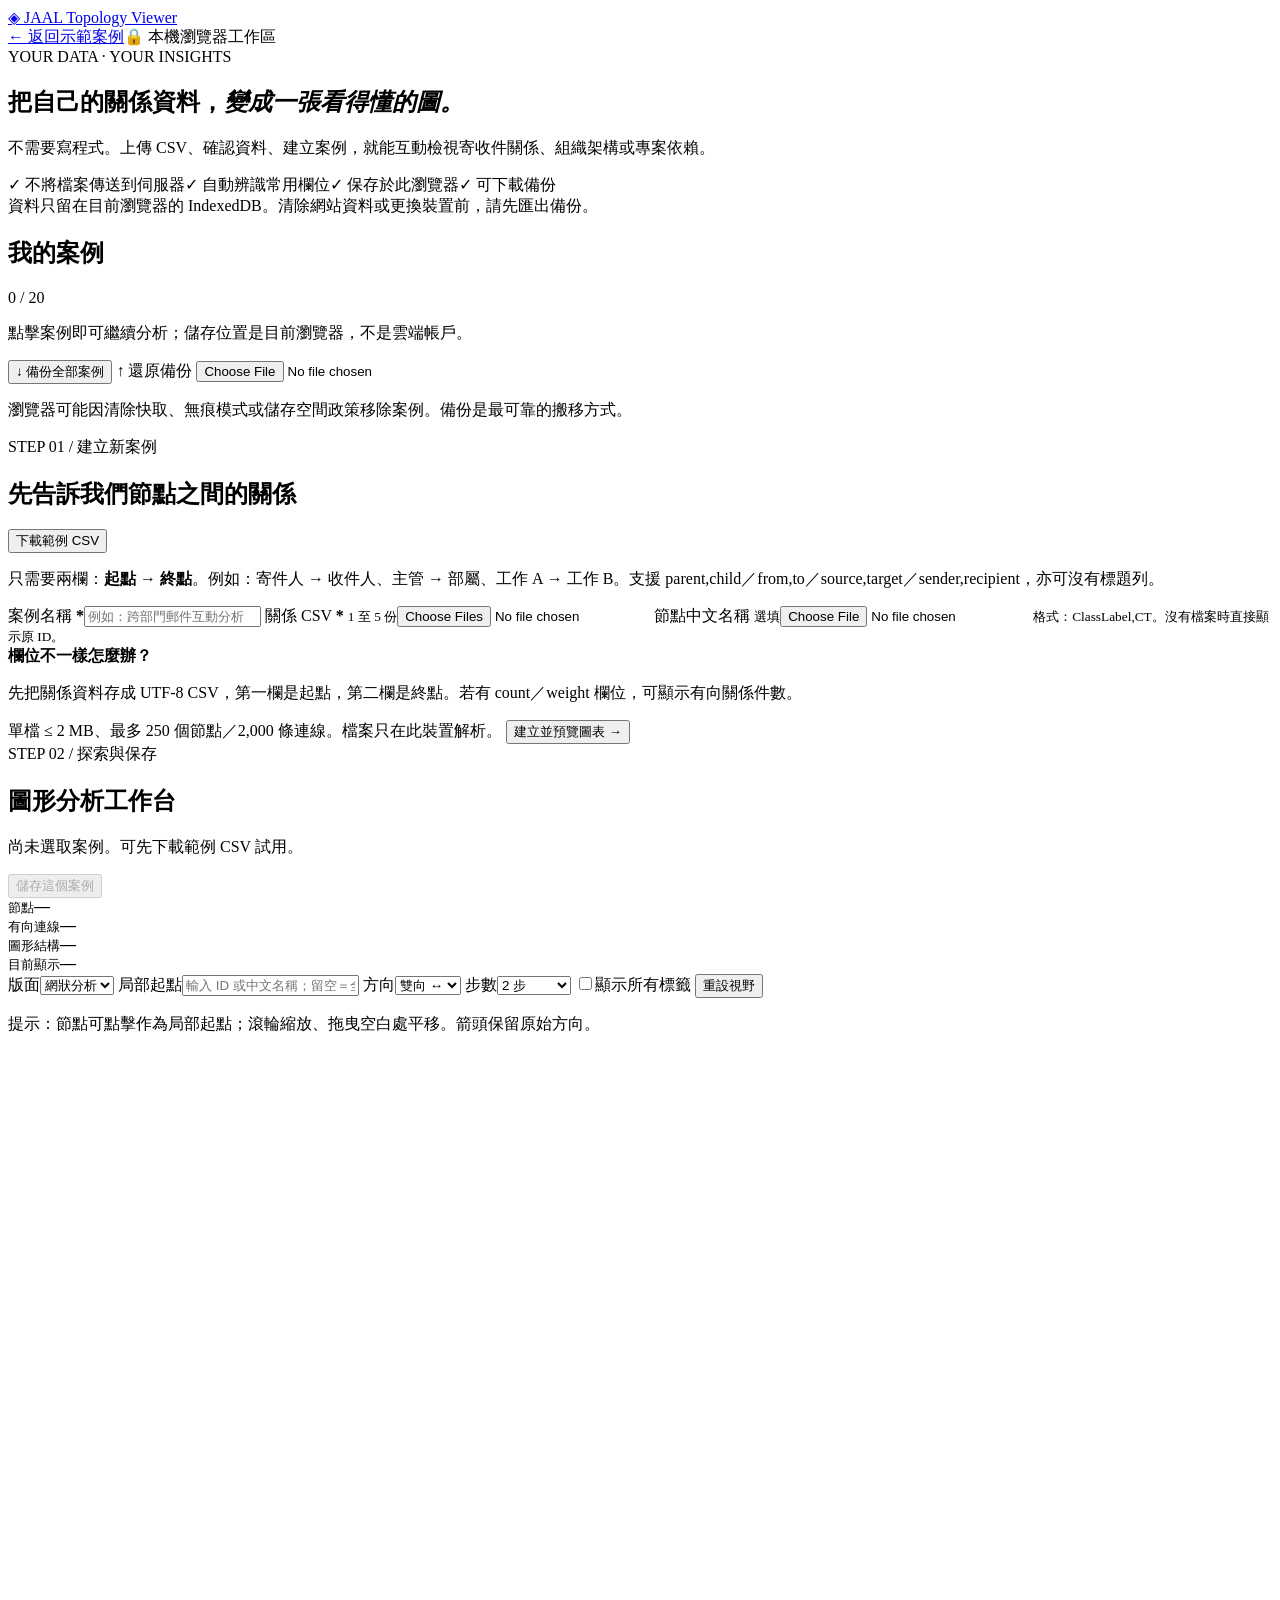
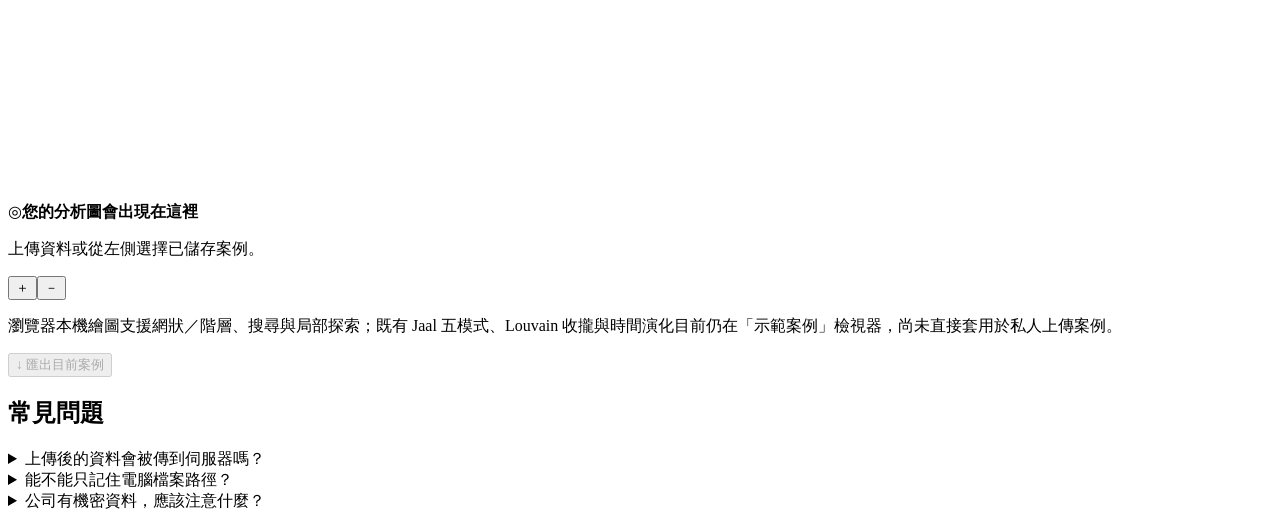
==== jaal_topology/browser_cases/index.html @ 6fc893a1 "feat: add friendly local graph-case workspace" ====
<!doctype html>
<html lang="zh-Hant">
<head>
  <meta charset="utf-8">
  <meta name="viewport" content="width=device-width,initial-scale=1">
  <meta name="description" content="在瀏覽器內上傳 CSV、探索有向關係，保存自己的拓樸案例。">
  <title>我的案例｜Jaal Topology Viewer</title>
  <link rel="stylesheet" href="./cases.css">
  <script src="./case_core.js" defer></script>
  <script src="./case_ui.js" defer></script>
</head>
<body>
  <header class="top">
    <a class="brand" href="/" aria-label="返回 Jaal 示範案例">◈ JAAL <span>Topology Viewer</span></a>
    <nav><a href="/">← 返回示範案例</a><span class="privacy">🔒 本機瀏覽器工作區</span></nav>
  </header>
  <main>
    <section class="hero">
      <div class="eyebrow">YOUR DATA · YOUR INSIGHTS</div>
      <h1>把自己的關係資料，<em>變成一張看得懂的圖。</em></h1>
      <p>不需要寫程式。上傳 CSV、確認資料、建立案例，就能互動檢視寄收件關係、組織架構或專案依賴。</p>
      <div class="hero-points"><span>✓ 不將檔案傳送到伺服器</span><span>✓ 自動辨識常用欄位</span><span>✓ 保存於此瀏覽器</span><span>✓ 可下載備份</span></div>
    </section>
    <section id="notice" class="notice" role="status" aria-live="polite">資料只留在目前瀏覽器的 IndexedDB。清除網站資料或更換裝置前，請先匯出備份。</section>
    <div class="workspace">
      <aside class="library panel" aria-label="我的案例清單">
        <div class="panel-head"><h2>我的案例</h2><span id="library-count">0 / 20</span></div>
        <p class="muted small">點擊案例即可繼續分析；儲存位置是目前瀏覽器，不是雲端帳戶。</p>
        <div id="case-list" class="case-list" aria-live="polite"></div>
        <div class="library-actions">
          <button id="export-all" class="subtle" type="button">↓ 備份全部案例</button>
          <label class="file-action subtle">↑ 還原備份
            <input id="restore-file" type="file" accept=".json,application/json">
          </label>
        </div>
        <p class="muted small">瀏覽器可能因清除快取、無痕模式或儲存空間政策移除案例。備份是最可靠的搬移方式。</p>
      </aside>
      <div class="content">
        <section class="panel creator" aria-labelledby="create-title">
          <div class="panel-head"><div><span class="step">STEP 01 / 建立新案例</span><h2 id="create-title">先告訴我們節點之間的關係</h2></div><button id="sample-btn" class="subtle" type="button">下載範例 CSV</button></div>
          <p class="muted">只需要兩欄：<strong>起點 → 終點</strong>。例如：寄件人 → 收件人、主管 → 部屬、工作 A → 工作 B。支援 parent,child／from,to／source,target／sender,recipient，亦可沒有標題列。</p>
          <form id="create-form">
            <div class="form-grid">
              <label class="field"><span>案例名稱 <b aria-hidden="true">*</b></span><input id="case-name" maxlength="100" required placeholder="例如：跨部門郵件互動分析" autocomplete="off"></label>
              <label class="field"><span>關係 CSV <b aria-hidden="true">*</b> <small>1 至 5 份</small></span><input id="edge-files" type="file" accept=".csv,.tsv,text/csv,text/tab-separated-values" multiple required></label>
              <label class="field"><span>節點中文名稱 <small>選填</small></span><input id="labels-file" type="file" accept=".csv,.tsv,text/csv,text/tab-separated-values"><small>格式：ClassLabel,CT。沒有檔案時直接顯示原 ID。</small></label>
              <div class="field help"><strong>欄位不一樣怎麼辦？</strong><p>先把關係資料存成 UTF-8 CSV，第一欄是起點，第二欄是終點。若有 count／weight 欄位，可顯示有向關係件數。</p></div>
            </div>
            <div class="form-footer">
              <span class="small muted">單檔 ≤ 2 MB、最多 250 個節點／2,000 條連線。檔案只在此裝置解析。</span>
              <button id="preview-btn" class="primary" type="submit">建立並預覽圖表 →</button>
            </div>
          </form>
        </section>
        <section id="analysis-panel" class="panel analysis" aria-labelledby="analysis-title">
          <div class="panel-head"><div><span class="step">STEP 02 / 探索與保存</span><h2 id="analysis-title">圖形分析工作台</h2><p class="small muted" id="active-name">尚未選取案例。可先下載範例 CSV 試用。</p></div><button id="save-btn" class="primary" disabled type="button">儲存這個案例</button></div>
          <div class="metrics" aria-label="圖形摘要">
            <div><small>節點</small><strong id="count-nodes">—</strong></div>
            <div><small>有向連線</small><strong id="count-edges">—</strong></div>
            <div><small>圖形結構</small><strong id="graph-type">—</strong></div>
            <div><small>目前顯示</small><strong id="count-visible">—</strong></div>
          </div>
          <div class="toolbar" aria-label="圖形控制">
            <label>版面<select id="layout-mode"><option value="network">網狀分析</option><option value="hierarchy">階層分析</option></select></label>
            <label class="grow">局部起點<input id="root-filter" list="root-options" placeholder="輸入 ID 或中文名稱；留空＝全圖" autocomplete="off"><datalist id="root-options"></datalist></label>
            <label>方向<select id="direction"><option value="both">雙向 ↔</option><option value="out">向外 →</option><option value="in">向內 ←</option></select></label>
            <label>步數<select id="radius"><option value="1">1 步</option><option value="2" selected>2 步</option><option value="3">3 步</option><option value="5">5 步</option><option value="all">全部可達</option></select></label>
            <label class="checkbox"><input id="all-labels" type="checkbox">顯示所有標籤</label>
            <button class="subtle" id="reset-view" type="button">重設視野</button>
          </div>
          <p class="helpbar" id="graph-help">提示：節點可點擊作為局部起點；滾輪縮放、拖曳空白處平移。箭頭保留原始方向。</p>
          <div class="canvas-wrap">
            <svg id="graph-canvas" viewBox="0 0 1100 650" role="img" aria-label="有向關係互動圖">
              <defs><marker id="arrowhead" markerWidth="8" markerHeight="7" refX="20" refY="3.5" orient="auto" markerUnits="userSpaceOnUse"><path d="M0 0 L7 3.5 L0 7 Z" fill="#7791b1"></path></marker></defs>
              <g id="graph-layer"></g>
            </svg>
            <div id="empty-state" class="empty-state"><span>◎</span><strong>您的分析圖會出現在這裡</strong><p>上傳資料或從左側選擇已儲存案例。</p></div>
            <div class="zoom-controls"><button id="zoom-in" type="button" aria-label="放大圖形">＋</button><button id="zoom-out" type="button" aria-label="縮小圖形">－</button></div>
          </div>
          <div class="footer-strip">
            <p class="small muted">瀏覽器本機繪圖支援網狀／階層、搜尋與局部探索；既有 Jaal 五模式、Louvain 收攏與時間演化目前仍在「示範案例」檢視器，尚未直接套用於私人上傳案例。</p>
            <button id="export-one" class="subtle" disabled type="button">↓ 匯出目前案例</button>
          </div>
        </section>
      </div>
    </div>
    <section class="bottom-note"><h2>常見問題</h2><details><summary>上傳後的資料會被傳到伺服器嗎？</summary><p>不會。本工作區的 CSV 讀取、圖形繪製及案例保存都在瀏覽器完成。儲存在目前網站來源（origin）的 IndexedDB，其他瀏覽器或裝置不會自動同步。</p></details><details><summary>能不能只記住電腦檔案路徑？</summary><p>一般瀏覽器不能靠記住本機路徑，未經授權就自動重新讀取檔案。因此本功能儲存經驗證的圖形資料，而不是路徑；也提供 JSON 備份與還原。</p></details><details><summary>公司有機密資料，應該注意什麼？</summary><p>共用電腦上的同一瀏覽器使用者可能開啟這些案例。請使用受控的電腦與瀏覽器個人設定檔；不需要時刪除案例，並妥善保管匯出的備份。</p></details></section>
  </main>
</body>
</html>
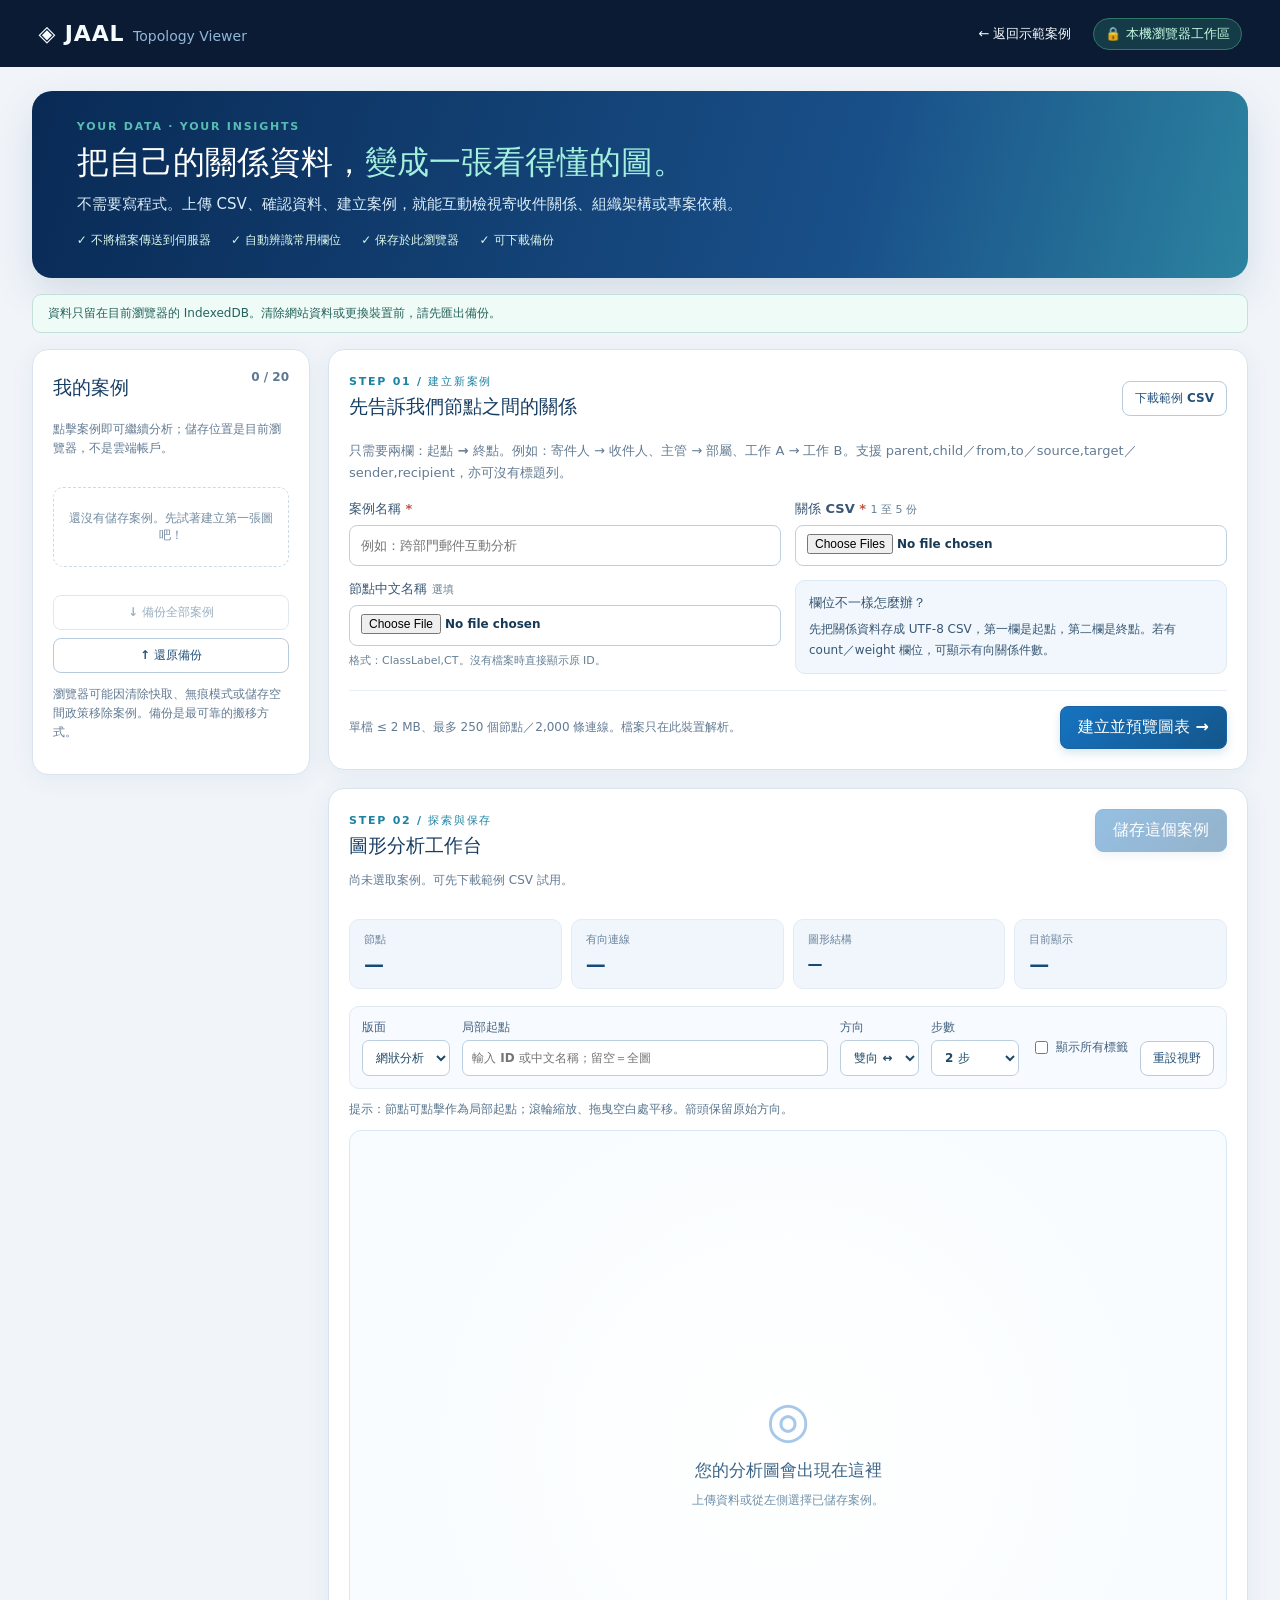
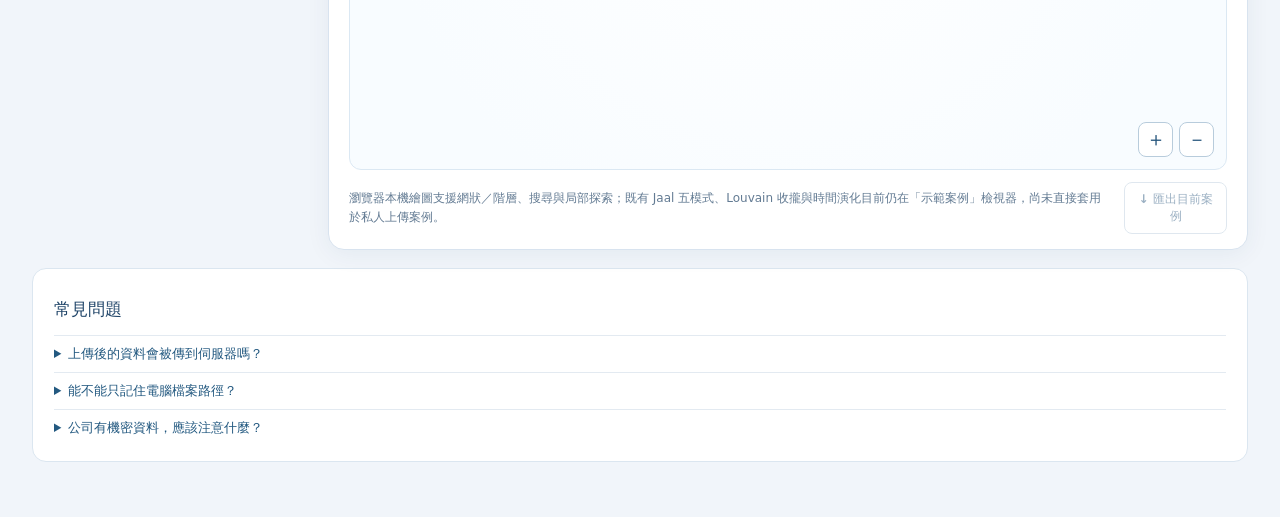
==== commit 7bf6cde8: "test: validate browser workspace in Windows and package assets in wheel" ====
--- a/jaal_topology/browser_cases/index.html
+++ b/jaal_topology/browser_cases/index.html
@@ -71,7 +71,7 @@
           <p class="helpbar" id="graph-help">提示：節點可點擊作為局部起點；滾輪縮放、拖曳空白處平移。箭頭保留原始方向。</p>
           <div class="canvas-wrap">
             <svg id="graph-canvas" viewBox="0 0 1100 650" role="img" aria-label="有向關係互動圖">
-              <defs><marker id="arrowhead" markerWidth="8" markerHeight="7" refX="20" refY="3.5" orient="auto" markerUnits="userSpaceOnUse"><path d="M0 0 L7 3.5 L0 7 Z" fill="#7791b1"></path></marker></defs>
+              <defs><marker id="arrowhead" markerWidth="8" markerHeight="7" refX="6" refY="3.5" orient="auto" markerUnits="userSpaceOnUse"><path d="M0 0 L7 3.5 L0 7 Z" fill="#7791b1"></path></marker></defs>
               <g id="graph-layer"></g>
             </svg>
             <div id="empty-state" class="empty-state"><span>◎</span><strong>您的分析圖會出現在這裡</strong><p>上傳資料或從左側選擇已儲存案例。</p></div>
--- a/jaal_topology/browser_cases/cases.css
+++ b/jaal_topology/browser_cases/cases.css
@@ -0,0 +1 @@
+:root{font-family:system-ui,-apple-system,"Segoe UI","Noto Sans TC",sans-serif;color:#1c3450;background:#f1f5fa;font-synthesis:none}*{box-sizing:border-box}body{margin:0}a{color:inherit}button,input,select{font:inherit}button{cursor:pointer}button:disabled{opacity:.45;cursor:not-allowed}.top{min-height:67px;background:#0a1b33;color:#f6fbff;padding:15px clamp(18px,3vw,56px);display:flex;justify-content:space-between;gap:18px;align-items:center}.top .brand{font-size:22px;font-weight:850;text-decoration:none;letter-spacing:.04em}.top .brand span{font-size:14px;color:#91b6da;letter-spacing:normal;font-weight:500}.top nav{display:flex;gap:22px;align-items:center;font-size:13px}.top nav a{text-decoration:none}.top nav a:hover{text-decoration:underline}.privacy{background:#153b48;border:1px solid #317768;color:#c2f8df;padding:6px 11px;border-radius:999px;white-space:nowrap}main{max-width:1660px;margin:auto;padding:0 clamp(12px,2.5vw,38px) 55px}.hero{margin:24px 0 16px;background:linear-gradient(105deg,#092a55,#195089 68%,#2c83a0);color:white;border-radius:20px;padding:29px clamp(22px,3.5vw,48px);box-shadow:0 16px 40px #0b345221}.eyebrow,.step{font-size:11px;font-weight:800;letter-spacing:.16em;color:#57bdb2}.hero h1{font-size:clamp(24px,2.5vw,39px);line-height:1.35;margin:8px 0;font-weight:800}.hero em{font-style:normal;color:#a3f1dd}.hero p{color:#dceefa;max-width:830px;font-size:15px;line-height:1.7;margin:0 0 14px}.hero-points{display:flex;gap:8px 20px;flex-wrap:wrap;font-size:12px;font-weight:600;color:#dbf7e9}.notice{border:1px solid #c2dfda;background:#effbf7;color:#25635a;border-radius:9px;margin:0 0 16px;padding:10px 15px;font-size:12px}.notice.error{background:#fff1ef;border-color:#e9b6b0;color:#a13831}.notice.success{background:#e8f8ee;border-color:#99d7ac;color:#17623b}.workspace{display:grid;grid-template-columns:minmax(235px,278px) minmax(0,1fr);gap:18px;align-items:start}.panel{background:white;border:1px solid #d8e3ef;border-radius:16px;box-shadow:0 4px 24px #143d5810;padding:20px}.library{position:sticky;top:16px}.panel-head{display:flex;justify-content:space-between;gap:15px;align-items:start;margin-bottom:9px}.panel-head h2{font-size:19px;line-height:1.4;margin:4px 0 8px;color:#173d63}.panel-head>span{font-size:12px;font-weight:650;color:#5d7894}.muted{color:#637b93;line-height:1.6}.small{font-size:12px}.case-list{display:flex;flex-direction:column;gap:8px;margin:16px 0;min-height:95px}.case-item{display:block;width:100%;text-align:left;border:1px solid #dae5f0;border-radius:10px;background:#f7faff;padding:12px}.case-item strong{display:block;font-size:13px;white-space:nowrap;overflow:hidden;text-overflow:ellipsis}.case-item span{display:block;margin-top:3px;color:#6a8298;font-size:11px}.case-item.active{background:#e4f3ff;border-color:#4484bd;box-shadow:inset 3px 0 #3e88c6}.case-empty{padding:22px 10px;text-align:center;border:1px dashed #cbdbea;border-radius:10px;color:#728ba0;font-size:12px}.library-actions{display:grid;gap:8px}.subtle,.file-action{border:1px solid #b9cbdb;border-radius:8px;background:#fff;padding:8px 12px;color:#23517a;font-weight:650;font-size:12px;text-align:center;min-height:34px;display:inline-flex;align-items:center;justify-content:center;text-decoration:none}.subtle:hover,.file-action:hover{background:#e8f2ff}.file-action{cursor:pointer}.file-action input{display:none}.primary{border:1px solid #1863a5;border-radius:8px;background:linear-gradient(135deg,#1673c0,#14568b);color:#fff;padding:10px 17px;font-weight:700;min-height:40px;box-shadow:0 4px 10px #0d619228}.primary:hover:enabled{filter:brightness(1.06)}.content{display:flex;flex-direction:column;gap:18px;min-width:0}.creator .panel-head{align-items:center}.creator p{font-size:13px;line-height:1.7}.form-grid{display:grid;grid-template-columns:1fr 1fr;gap:14px;margin:16px 0}.field{display:flex;flex-direction:column;gap:7px;min-width:0;color:#385674;font-size:13px;font-weight:650}.field input{border:1px solid #becfdf;border-radius:8px;background:#fff;min-height:41px;padding:8px 11px;color:#163a55;width:100%;min-width:0}.field input:focus,.toolbar input:focus,.toolbar select:focus{outline:2px solid #7bbde8;outline-offset:1px}.field input[type=file]{font-size:12px}.field small{color:#668096;font-size:11px;font-weight:450}.field b{color:#c84d41}.field.help{padding:13px;background:#f1f7fc;border:1px solid #dceaf6;border-radius:10px}.field.help p{margin:0;font-size:12px;font-weight:400}.form-footer{display:flex;align-items:center;justify-content:space-between;gap:15px;flex-wrap:wrap;border-top:1px solid #e9eff5;padding-top:15px}.form-footer span{flex:1 1 240px}.step{color:#1c82a1}.analysis{padding-bottom:15px}.metrics{display:grid;grid-template-columns:repeat(4,1fr);gap:9px;margin:17px 0}.metrics>div{background:#f0f6fc;border:1px solid #e2ecf6;border-radius:10px;padding:12px 14px}.metrics small{display:block;color:#6c839c;font-size:11px}.metrics strong{font-size:20px;display:block;margin-top:5px;color:#154a78}.metrics div:nth-child(3) strong{font-size:15px;line-height:1.6}.toolbar{background:#f7faff;padding:12px;border-radius:10px;display:flex;gap:8px 12px;align-items:end;flex-wrap:wrap;border:1px solid #e1eaf3}.toolbar label{font-size:12px;font-weight:650;display:flex;flex-direction:column;gap:4px;color:#43617d}.toolbar label.grow{flex:1 1 200px;min-width:150px}.toolbar select,.toolbar input{border:1px solid #bccfe0;background:white;border-radius:7px;padding:7px 9px;color:#204967;min-height:36px;font-size:12px}.toolbar .checkbox{align-self:center;display:flex;align-items:center;flex-direction:row;gap:5px;white-space:nowrap}.toolbar .checkbox input{min-height:0;width:auto}.toolbar button{align-self:end}.helpbar{font-size:12px;color:#58758e;margin:12px 0}.canvas-wrap{height:clamp(430px,55vw,640px);border:1px solid #dbe8f3;border-radius:12px;position:relative;background:radial-gradient(circle at 50% 50%,#fff 0,#f8fcff 75%);overflow:hidden}#graph-canvas{width:100%;height:100%;display:block;touch-action:none;cursor:grab}#graph-canvas.dragging{cursor:grabbing}.edge-line{stroke:#9cb2c7;stroke-width:1.55;fill:none;opacity:.8}.edge-line.weighted{stroke-width:2.7;opacity:.9}.node-circle{fill:#e6f2ff;stroke:#3177ae;stroke-width:1.9;cursor:pointer}.node-circle:hover{fill:#c0ecff;stroke:#0876b8}.node-text{font-size:12px;font-family:system-ui,"Noto Sans TC",sans-serif;fill:#264a68;pointer-events:none;font-weight:600}.node-root{fill:#f9dea6;stroke:#bf7e1a;stroke-width:3}.empty-state{position:absolute;inset:0;display:flex;justify-content:center;align-items:center;flex-direction:column;pointer-events:none;color:#7090a9;gap:10px;text-align:center}.empty-state span{font-size:50px;color:#a7c8e8}.empty-state strong{font-size:17px;color:#3c6588}.empty-state p{font-size:12px;margin:0}.zoom-controls{position:absolute;right:12px;bottom:12px;display:flex;gap:6px}.zoom-controls button{width:35px;height:35px;border:1px solid #b8ccdc;background:#fff;border-radius:8px;color:#23547b;font-size:20px}.footer-strip{display:flex;align-items:center;justify-content:space-between;gap:18px;margin:12px 0 0}.footer-strip p{max-width:850px;margin:0}.bottom-note{margin:18px 0 0;background:white;border-radius:14px;border:1px solid #dbe6f0;padding:15px 21px}.bottom-note h2{font-size:17px;color:#1f4468}.bottom-note details{border-top:1px solid #e3eaf1;padding:9px 0;font-size:13px}.bottom-note summary{font-weight:700;cursor:pointer;color:#235980}.bottom-note p{color:#657e95;line-height:1.8}button:focus-visible,a:focus-visible{outline:3px solid #64b9fb;outline-offset:2px}@media(max-width:960px){.workspace{grid-template-columns:1fr}.library{position:static}.case-list{display:grid;grid-template-columns:repeat(auto-fit,minmax(160px,1fr))}.form-grid{grid-template-columns:1fr}}@media(max-width:620px){.top{flex-direction:column;align-items:flex-start}.top nav{flex-wrap:wrap}.hero{padding:24px 19px}.metrics{grid-template-columns:repeat(2,1fr)}.panel{padding:14px}.footer-strip{flex-direction:column;align-items:stretch}.canvas-wrap{height:430px}}
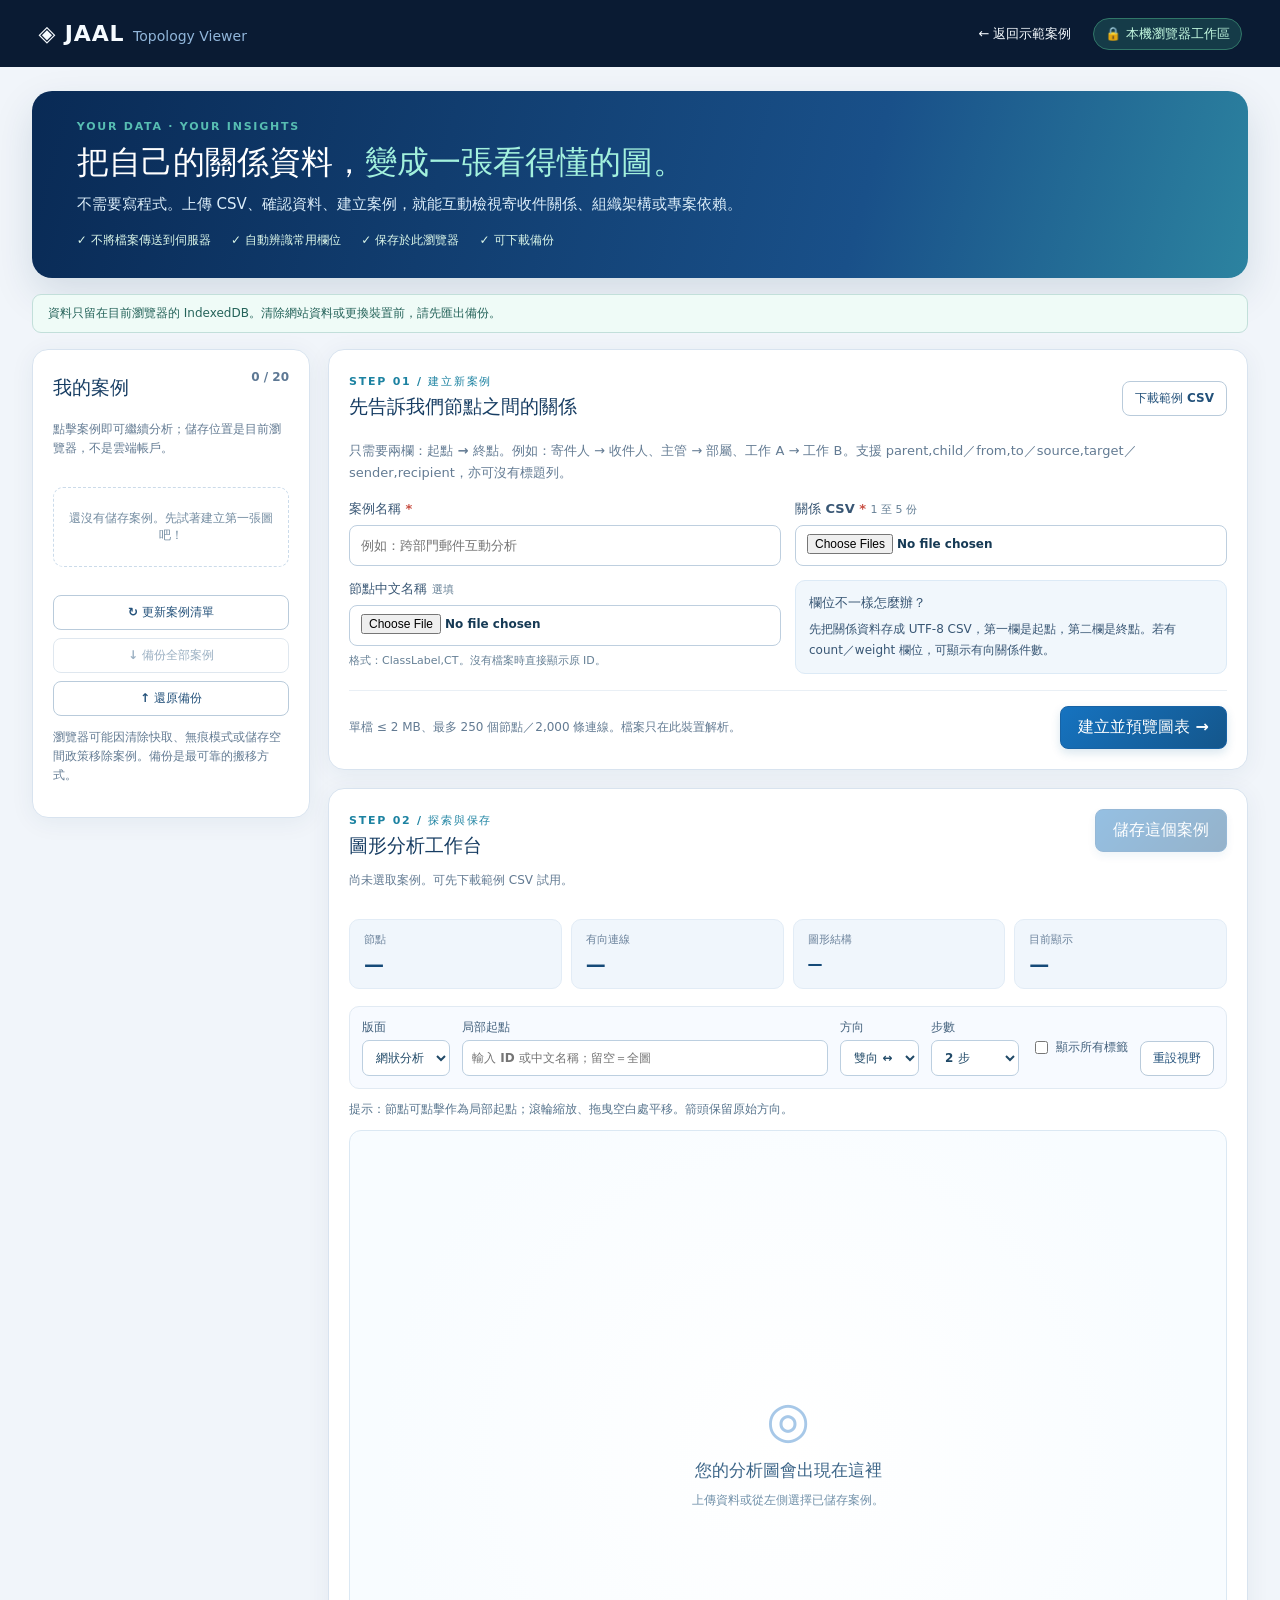
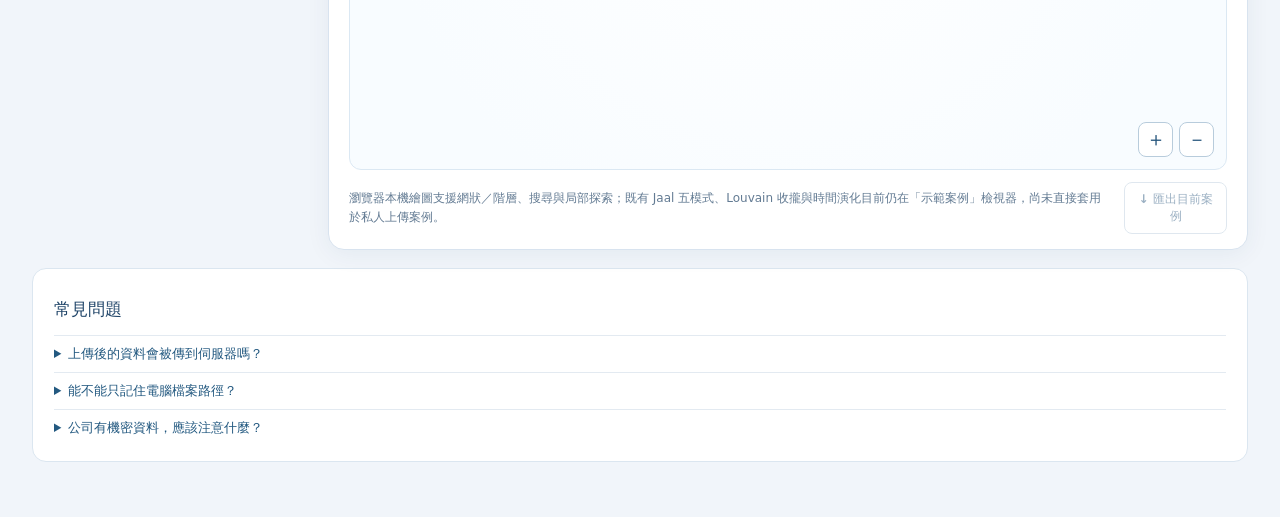
==== commit 396a0c18: "fix: use one Chromium context and export fresh IndexedDB cases across tabs" ====
--- a/jaal_topology/browser_cases/index.html
+++ b/jaal_topology/browser_cases/index.html
@@ -28,6 +28,7 @@
         <p class="muted small">點擊案例即可繼續分析；儲存位置是目前瀏覽器，不是雲端帳戶。</p>
         <div id="case-list" class="case-list" aria-live="polite"></div>
         <div class="library-actions">
+          <button id="refresh-list" class="subtle" type="button">↻ 更新案例清單</button>
           <button id="export-all" class="subtle" type="button">↓ 備份全部案例</button>
           <label class="file-action subtle">↑ 還原備份
             <input id="restore-file" type="file" accept=".json,application/json">
--- a/jaal_topology/browser_cases/cases.css
+++ b/jaal_topology/browser_cases/cases.css
@@ -1 +1,7 @@
-:root{font-family:system-ui,-apple-system,"Segoe UI","Noto Sans TC",sans-serif;color:#1c3450;background:#f1f5fa;font-synthesis:none}*{box-sizing:border-box}body{margin:0}a{color:inherit}button,input,select{font:inherit}button{cursor:pointer}button:disabled{opacity:.45;cursor:not-allowed}.top{min-height:67px;background:#0a1b33;color:#f6fbff;padding:15px clamp(18px,3vw,56px);display:flex;justify-content:space-between;gap:18px;align-items:center}.top .brand{font-size:22px;font-weight:850;text-decoration:none;letter-spacing:.04em}.top .brand span{font-size:14px;color:#91b6da;letter-spacing:normal;font-weight:500}.top nav{display:flex;gap:22px;align-items:center;font-size:13px}.top nav a{text-decoration:none}.top nav a:hover{text-decoration:underline}.privacy{background:#153b48;border:1px solid #317768;color:#c2f8df;padding:6px 11px;border-radius:999px;white-space:nowrap}main{max-width:1660px;margin:auto;padding:0 clamp(12px,2.5vw,38px) 55px}.hero{margin:24px 0 16px;background:linear-gradient(105deg,#092a55,#195089 68%,#2c83a0);color:white;border-radius:20px;padding:29px clamp(22px,3.5vw,48px);box-shadow:0 16px 40px #0b345221}.eyebrow,.step{font-size:11px;font-weight:800;letter-spacing:.16em;color:#57bdb2}.hero h1{font-size:clamp(24px,2.5vw,39px);line-height:1.35;margin:8px 0;font-weight:800}.hero em{font-style:normal;color:#a3f1dd}.hero p{color:#dceefa;max-width:830px;font-size:15px;line-height:1.7;margin:0 0 14px}.hero-points{display:flex;gap:8px 20px;flex-wrap:wrap;font-size:12px;font-weight:600;color:#dbf7e9}.notice{border:1px solid #c2dfda;background:#effbf7;color:#25635a;border-radius:9px;margin:0 0 16px;padding:10px 15px;font-size:12px}.notice.error{background:#fff1ef;border-color:#e9b6b0;color:#a13831}.notice.success{background:#e8f8ee;border-color:#99d7ac;color:#17623b}.workspace{display:grid;grid-template-columns:minmax(235px,278px) minmax(0,1fr);gap:18px;align-items:start}.panel{background:white;border:1px solid #d8e3ef;border-radius:16px;box-shadow:0 4px 24px #143d5810;padding:20px}.library{position:sticky;top:16px}.panel-head{display:flex;justify-content:space-between;gap:15px;align-items:start;margin-bottom:9px}.panel-head h2{font-size:19px;line-height:1.4;margin:4px 0 8px;color:#173d63}.panel-head>span{font-size:12px;font-weight:650;color:#5d7894}.muted{color:#637b93;line-height:1.6}.small{font-size:12px}.case-list{display:flex;flex-direction:column;gap:8px;margin:16px 0;min-height:95px}.case-item{display:block;width:100%;text-align:left;border:1px solid #dae5f0;border-radius:10px;background:#f7faff;padding:12px}.case-item strong{display:block;font-size:13px;white-space:nowrap;overflow:hidden;text-overflow:ellipsis}.case-item span{display:block;margin-top:3px;color:#6a8298;font-size:11px}.case-item.active{background:#e4f3ff;border-color:#4484bd;box-shadow:inset 3px 0 #3e88c6}.case-empty{padding:22px 10px;text-align:center;border:1px dashed #cbdbea;border-radius:10px;color:#728ba0;font-size:12px}.library-actions{display:grid;gap:8px}.subtle,.file-action{border:1px solid #b9cbdb;border-radius:8px;background:#fff;padding:8px 12px;color:#23517a;font-weight:650;font-size:12px;text-align:center;min-height:34px;display:inline-flex;align-items:center;justify-content:center;text-decoration:none}.subtle:hover,.file-action:hover{background:#e8f2ff}.file-action{cursor:pointer}.file-action input{display:none}.primary{border:1px solid #1863a5;border-radius:8px;background:linear-gradient(135deg,#1673c0,#14568b);color:#fff;padding:10px 17px;font-weight:700;min-height:40px;box-shadow:0 4px 10px #0d619228}.primary:hover:enabled{filter:brightness(1.06)}.content{display:flex;flex-direction:column;gap:18px;min-width:0}.creator .panel-head{align-items:center}.creator p{font-size:13px;line-height:1.7}.form-grid{display:grid;grid-template-columns:1fr 1fr;gap:14px;margin:16px 0}.field{display:flex;flex-direction:column;gap:7px;min-width:0;color:#385674;font-size:13px;font-weight:650}.field input{border:1px solid #becfdf;border-radius:8px;background:#fff;min-height:41px;padding:8px 11px;color:#163a55;width:100%;min-width:0}.field input:focus,.toolbar input:focus,.toolbar select:focus{outline:2px solid #7bbde8;outline-offset:1px}.field input[type=file]{font-size:12px}.field small{color:#668096;font-size:11px;font-weight:450}.field b{color:#c84d41}.field.help{padding:13px;background:#f1f7fc;border:1px solid #dceaf6;border-radius:10px}.field.help p{margin:0;font-size:12px;font-weight:400}.form-footer{display:flex;align-items:center;justify-content:space-between;gap:15px;flex-wrap:wrap;border-top:1px solid #e9eff5;padding-top:15px}.form-footer span{flex:1 1 240px}.step{color:#1c82a1}.analysis{padding-bottom:15px}.metrics{display:grid;grid-template-columns:repeat(4,1fr);gap:9px;margin:17px 0}.metrics>div{background:#f0f6fc;border:1px solid #e2ecf6;border-radius:10px;padding:12px 14px}.metrics small{display:block;color:#6c839c;font-size:11px}.metrics strong{font-size:20px;display:block;margin-top:5px;color:#154a78}.metrics div:nth-child(3) strong{font-size:15px;line-height:1.6}.toolbar{background:#f7faff;padding:12px;border-radius:10px;display:flex;gap:8px 12px;align-items:end;flex-wrap:wrap;border:1px solid #e1eaf3}.toolbar label{font-size:12px;font-weight:650;display:flex;flex-direction:column;gap:4px;color:#43617d}.toolbar label.grow{flex:1 1 200px;min-width:150px}.toolbar select,.toolbar input{border:1px solid #bccfe0;background:white;border-radius:7px;padding:7px 9px;color:#204967;min-height:36px;font-size:12px}.toolbar .checkbox{align-self:center;display:flex;align-items:center;flex-direction:row;gap:5px;white-space:nowrap}.toolbar .checkbox input{min-height:0;width:auto}.toolbar button{align-self:end}.helpbar{font-size:12px;color:#58758e;margin:12px 0}.canvas-wrap{height:clamp(430px,55vw,640px);border:1px solid #dbe8f3;border-radius:12px;position:relative;background:radial-gradient(circle at 50% 50%,#fff 0,#f8fcff 75%);overflow:hidden}#graph-canvas{width:100%;height:100%;display:block;touch-action:none;cursor:grab}#graph-canvas.dragging{cursor:grabbing}.edge-line{stroke:#9cb2c7;stroke-width:1.55;fill:none;opacity:.8}.edge-line.weighted{stroke-width:2.7;opacity:.9}.node-circle{fill:#e6f2ff;stroke:#3177ae;stroke-width:1.9;cursor:pointer}.node-circle:hover{fill:#c0ecff;stroke:#0876b8}.node-text{font-size:12px;font-family:system-ui,"Noto Sans TC",sans-serif;fill:#264a68;pointer-events:none;font-weight:600}.node-root{fill:#f9dea6;stroke:#bf7e1a;stroke-width:3}.empty-state{position:absolute;inset:0;display:flex;justify-content:center;align-items:center;flex-direction:column;pointer-events:none;color:#7090a9;gap:10px;text-align:center}.empty-state span{font-size:50px;color:#a7c8e8}.empty-state strong{font-size:17px;color:#3c6588}.empty-state p{font-size:12px;margin:0}.zoom-controls{position:absolute;right:12px;bottom:12px;display:flex;gap:6px}.zoom-controls button{width:35px;height:35px;border:1px solid #b8ccdc;background:#fff;border-radius:8px;color:#23547b;font-size:20px}.footer-strip{display:flex;align-items:center;justify-content:space-between;gap:18px;margin:12px 0 0}.footer-strip p{max-width:850px;margin:0}.bottom-note{margin:18px 0 0;background:white;border-radius:14px;border:1px solid #dbe6f0;padding:15px 21px}.bottom-note h2{font-size:17px;color:#1f4468}.bottom-note details{border-top:1px solid #e3eaf1;padding:9px 0;font-size:13px}.bottom-note summary{font-weight:700;cursor:pointer;color:#235980}.bottom-note p{color:#657e95;line-height:1.8}button:focus-visible,a:focus-visible{outline:3px solid #64b9fb;outline-offset:2px}@media(max-width:960px){.workspace{grid-template-columns:1fr}.library{position:static}.case-list{display:grid;grid-template-columns:repeat(auto-fit,minmax(160px,1fr))}.form-grid{grid-template-columns:1fr}}@media(max-width:620px){.top{flex-direction:column;align-items:flex-start}.top nav{flex-wrap:wrap}.hero{padding:24px 19px}.metrics{grid-template-columns:repeat(2,1fr)}.panel{padding:14px}.footer-strip{flex-direction:column;align-items:stretch}.canvas-wrap{height:430px}}+:root{font-family:system-ui,-apple-system,"Segoe UI","Noto Sans TC",sans-serif;color:#1c3450;background:#f1f5fa;font-synthesis:none}*{box-sizing:border-box}body{margin:0}a{color:inherit}button,input,select{font:inherit}button{cursor:pointer}button:disabled{opacity:.45;cursor:not-allowed}.top{min-height:67px;background:#0a1b33;color:#f6fbff;padding:15px clamp(18px,3vw,56px);display:flex;justify-content:space-between;gap:18px;align-items:center}.top .brand{font-size:22px;font-weight:850;text-decoration:none;letter-spacing:.04em}.top .brand span{font-size:14px;color:#91b6da;letter-spacing:normal;font-weight:500}.top nav{display:flex;gap:22px;align-items:center;font-size:13px}.top nav a{text-decoration:none}.top nav a:hover{text-decoration:underline}.privacy{background:#153b48;border:1px solid #317768;color:#c2f8df;padding:6px 11px;border-radius:999px;white-space:nowrap}main{max-width:1660px;margin:auto;padding:0 clamp(12px,2.5vw,38px) 55px}.hero{margin:24px 0 16px;background:linear-gradient(105deg,#092a55,#195089 68%,#2c83a0);color:white;border-radius:20px;padding:29px clamp(22px,3.5vw,48px);box-shadow:0 16px 40px #0b345221}.eyebrow,.step{font-size:11px;font-weight:800;letter-spacing:.16em;color:#57bdb2}.hero h1{font-size:clamp(24px,2.5vw,39px);line-height:1.35;margin:8px 0;font-weight:800}.hero em{font-style:normal;color:#a3f1dd}.hero p{color:#dceefa;max-width:830px;font-size:15px;line-height:1.7;margin:0 0 14px}.hero-points{display:flex;gap:8px 20px;flex-wrap:wrap;font-size:12px;font-weight:600;color:#dbf7e9}.notice{border:1px solid #c2dfda;background:#effbf7;color:#25635a;border-radius:9px;margin:0 0 16px;padding:10px 15px;font-size:12px}.notice.error{background:#fff1ef;border-color:#e9b6b0;color:#a13831}.notice.success{background:#e8f8ee;border-color:#99d7ac;color:#17623b}.workspace{display:grid;grid-template-columns:minmax(235px,278px) minmax(0,1fr);gap:18px;align-items:start}.panel{background:white;border:1px solid #d8e3ef;border-radius:16px;box-shadow:0 4px 24px #143d5810;padding:20px}.library{position:sticky;top:16px}.panel-head{display:flex;justify-content:space-between;gap:15px;align-items:start;margin-bottom:9px}.panel-head h2{font-size:19px;line-height:1.4;margin:4px 0 8px;color:#173d63}.panel-head>span{font-size:12px;font-weight:650;color:#5d7894}.muted{color:#637b93;line-height:1.6}.small{font-size:12px}.case-list{display:flex;flex-direction:column;gap:8px;margin:16px 0;min-height:95px}.case-item{display:block;width:100%;text-align:left;border:1px solid #dae5f0;border-radius:10px;background:#f7faff;padding:12px}.case-item strong{display:block;font-size:13px;white-space:nowrap;overflow:hidden;text-overflow:ellipsis}.case-item span{display:block;margin-top:3px;color:#6a8298;font-size:11px}.case-item.active{background:#e4f3ff;border-color:#4484bd;box-shadow:inset 3px 0 #3e88c6}.case-empty{padding:22px 10px;text-align:center;border:1px dashed #cbdbea;border-radius:10px;color:#728ba0;font-size:12px}.library-actions{display:grid;gap:8px}.subtle,.file-action{border:1px solid #b9cbdb;border-radius:8px;background:#fff;padding:8px 12px;color:#23517a;font-weight:650;font-size:12px;text-align:center;min-height:34px;display:inline-flex;align-items:center;justify-content:center;text-decoration:none}.subtle:hover,.file-action:hover{background:#e8f2ff}.file-action{cursor:pointer}.file-action input{display:none}.primary{border:1px solid #1863a5;border-radius:8px;background:linear-gradient(135deg,#1673c0,#14568b);color:#fff;padding:10px 17px;font-weight:700;min-height:40px;box-shadow:0 4px 10px #0d619228}.primary:hover:enabled{filter:brightness(1.06)}.content{display:flex;flex-direction:column;gap:18px;min-width:0}.creator .panel-head{align-items:center}.creator p{font-size:13px;line-height:1.7}.form-grid{display:grid;grid-template-columns:1fr 1fr;gap:14px;margin:16px 0}.field{display:flex;flex-direction:column;gap:7px;min-width:0;color:#385674;font-size:13px;font-weight:650}.field input{border:1px solid #becfdf;border-radius:8px;background:#fff;min-height:41px;padding:8px 11px;color:#163a55;width:100%;min-width:0}.field input:focus,.toolbar input:focus,.toolbar select:focus{outline:2px solid #7bbde8;outline-offset:1px}.field input[type=file]{font-size:12px}.field small{color:#668096;font-size:11px;font-weight:450}.field b{color:#c84d41}.field.help{padding:13px;background:#f1f7fc;border:1px solid #dceaf6;border-radius:10px}.field.help p{margin:0;font-size:12px;font-weight:400}.form-footer{display:flex;align-items:center;justify-content:space-between;gap:15px;flex-wrap:wrap;border-top:1px solid #e9eff5;padding-top:15px}.form-footer span{flex:1 1 240px}.step{color:#1c82a1}.analysis{padding-bottom:15px}.metrics{display:grid;grid-template-columns:repeat(4,1fr);gap:9px;margin:17px 0}.metrics>div{background:#f0f6fc;border:1px solid #e2ecf6;border-radius:10px;padding:12px 14px}.metrics small{display:block;color:#6c839c;font-size:11px}.metrics strong{font-size:20px;display:block;margin-top:5px;color:#154a78}.metrics div:nth-child(3) strong{font-size:15px;line-height:1.6}.toolbar{background:#f7faff;padding:12px;border-radius:10px;display:flex;gap:8px 12px;align-items:end;flex-wrap:wrap;border:1px solid #e1eaf3}.toolbar label{font-size:12px;font-weight:650;display:flex;flex-direction:column;gap:4px;color:#43617d}.toolbar label.grow{flex:1 1 200px;min-width:150px}.toolbar select,.toolbar input{border:1px solid #bccfe0;background:white;border-radius:7px;padding:7px 9px;color:#204967;min-height:36px;font-size:12px}.toolbar .checkbox{align-self:center;display:flex;align-items:center;flex-direction:row;gap:5px;white-space:nowrap}.toolbar .checkbox input{min-height:0;width:auto}.toolbar button{align-self:end}.helpbar{font-size:12px;color:#58758e;margin:12px 0}.canvas-wrap{height:clamp(430px,55vw,640px);border:1px solid #dbe8f3;border-radius:12px;position:relative;background:radial-gradient(circle at 50% 50%,#fff 0,#f8fcff 75%);overflow:hidden}#graph-canvas{width:100%;height:100%;display:block;touch-action:none;cursor:grab}#graph-canvas.dragging{cursor:grabbing}.edge-line{stroke:#9cb2c7;stroke-width:1.55;fill:none;opacity:.8}.edge-line.weighted{stroke-width:2.7;opacity:.9}.node-circle{fill:#e6f2ff;stroke:#3177ae;stroke-width:1.9;cursor:pointer}.node-circle:hover{fill:#c0ecff;stroke:#0876b8}.node-text{font-size:12px;font-family:system-ui,"Noto Sans TC",sans-serif;fill:#264a68;pointer-events:none;font-weight:600}.node-root{fill:#f9dea6;stroke:#bf7e1a;stroke-width:3}.empty-state{position:absolute;inset:0;display:flex;justify-content:center;align-items:center;flex-direction:column;pointer-events:none;color:#7090a9;gap:10px;text-align:center}.empty-state span{font-size:50px;color:#a7c8e8}.empty-state strong{font-size:17px;color:#3c6588}.empty-state p{font-size:12px;margin:0}.zoom-controls{position:absolute;right:12px;bottom:12px;display:flex;gap:6px}.zoom-controls button{width:35px;height:35px;border:1px solid #b8ccdc;background:#fff;border-radius:8px;color:#23547b;font-size:20px}.footer-strip{display:flex;align-items:center;justify-content:space-between;gap:18px;margin:12px 0 0}.footer-strip p{max-width:850px;margin:0}.bottom-note{margin:18px 0 0;background:white;border-radius:14px;border:1px solid #dbe6f0;padding:15px 21px}.bottom-note h2{font-size:17px;color:#1f4468}.bottom-note details{border-top:1px solid #e3eaf1;padding:9px 0;font-size:13px}.bottom-note summary{font-weight:700;cursor:pointer;color:#235980}.bottom-note p{color:#657e95;line-height:1.8}button:focus-visible,a:focus-visible{outline:3px solid #64b9fb;outline-offset:2px}@media(max-width:960px){.workspace{grid-template-columns:1fr}.library{position:static}.case-list{display:grid;grid-template-columns:repeat(auto-fit,minmax(160px,1fr))}.form-grid{grid-template-columns:1fr}}@media(max-width:620px){.top{flex-direction:column;align-items:flex-start}.top nav{flex-wrap:wrap}.hero{padding:24px 19px}.metrics{grid-template-columns:repeat(2,1fr)}.panel{padding:14px}.footer-strip{flex-direction:column;align-items:stretch}.canvas-wrap{height:430px}}
+.empty-state[hidden]{display:none}
+.case-tools{display:flex;justify-content:flex-end;gap:5px;margin:4px 0 12px;flex-wrap:wrap}
+.case-tools .mini{border:1px solid #d4e0ec;border-radius:5px;background:#fff;color:#496884;padding:3px 8px;font-size:11px;min-height:26px}
+.case-tools .mini:hover{background:#e7f4ff}
+.case-tools .mini.danger{color:#a63e3e}
+.case-item{font-family:inherit}
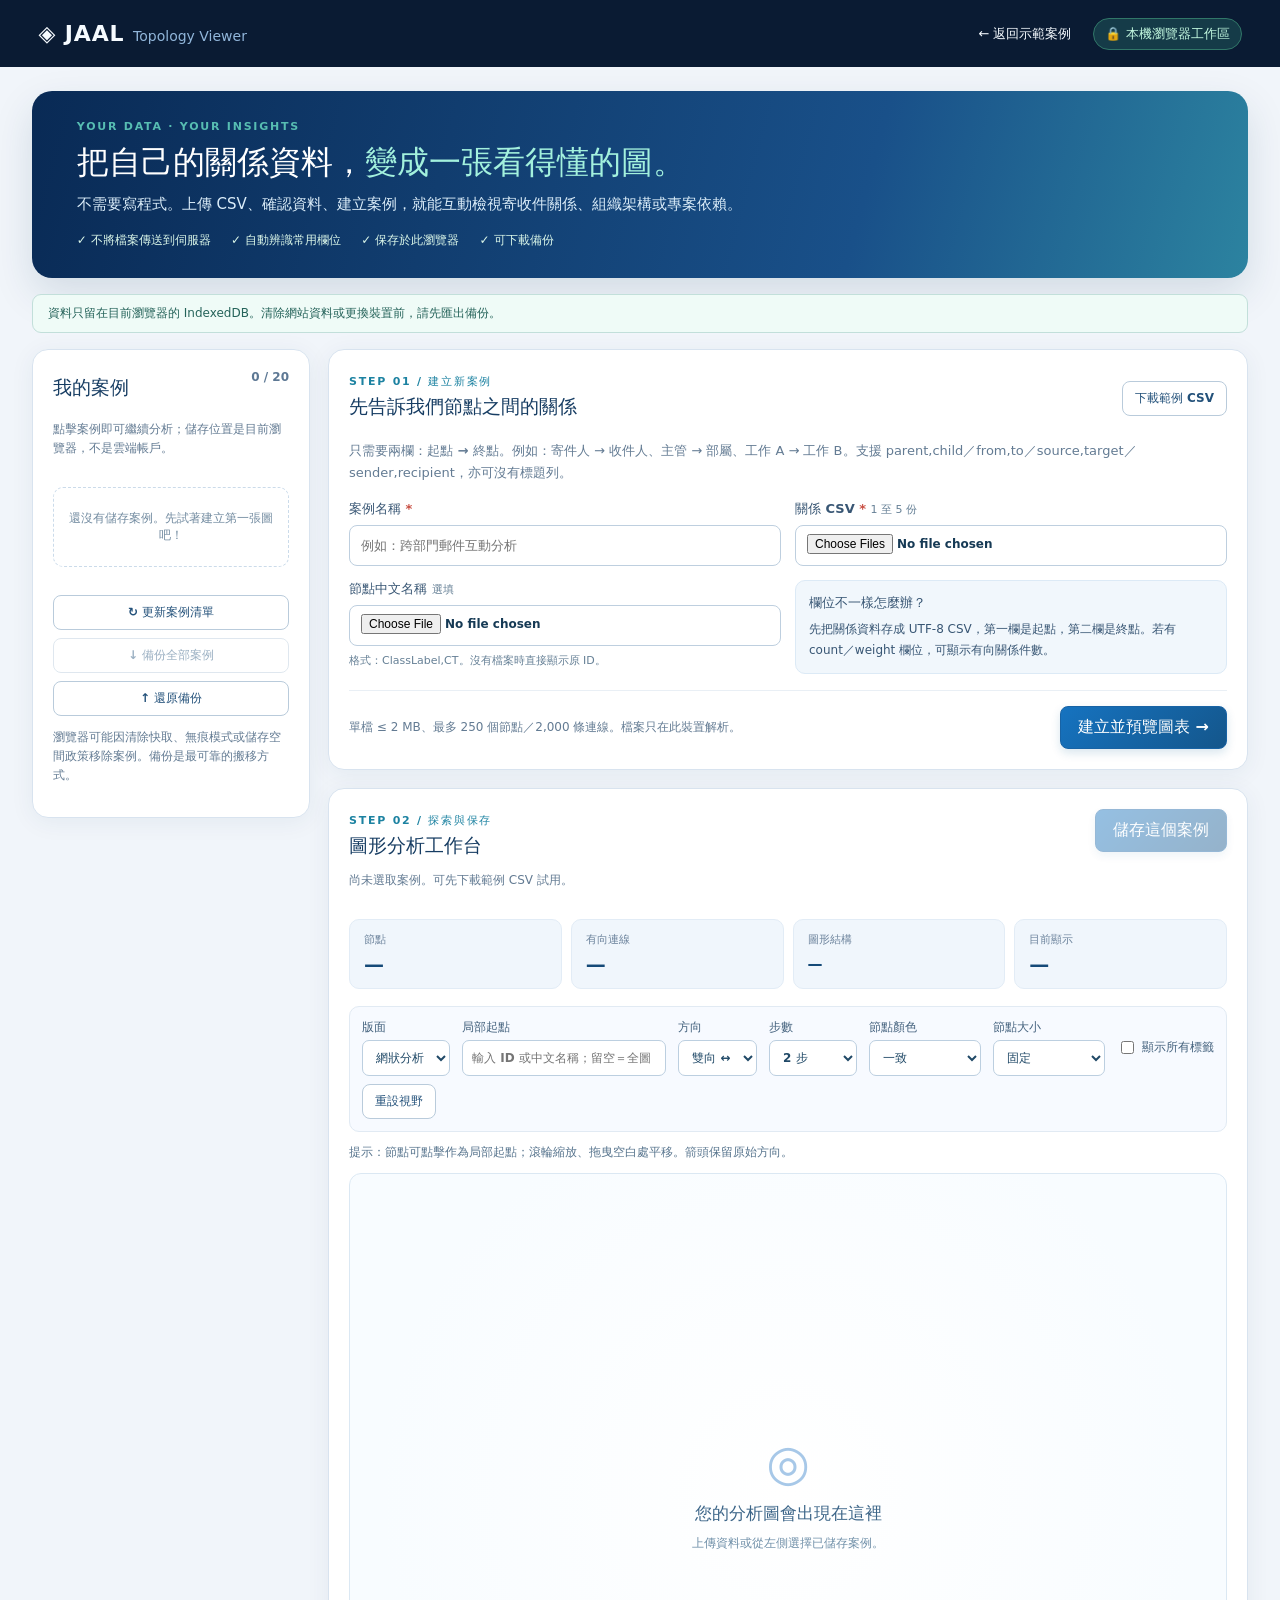
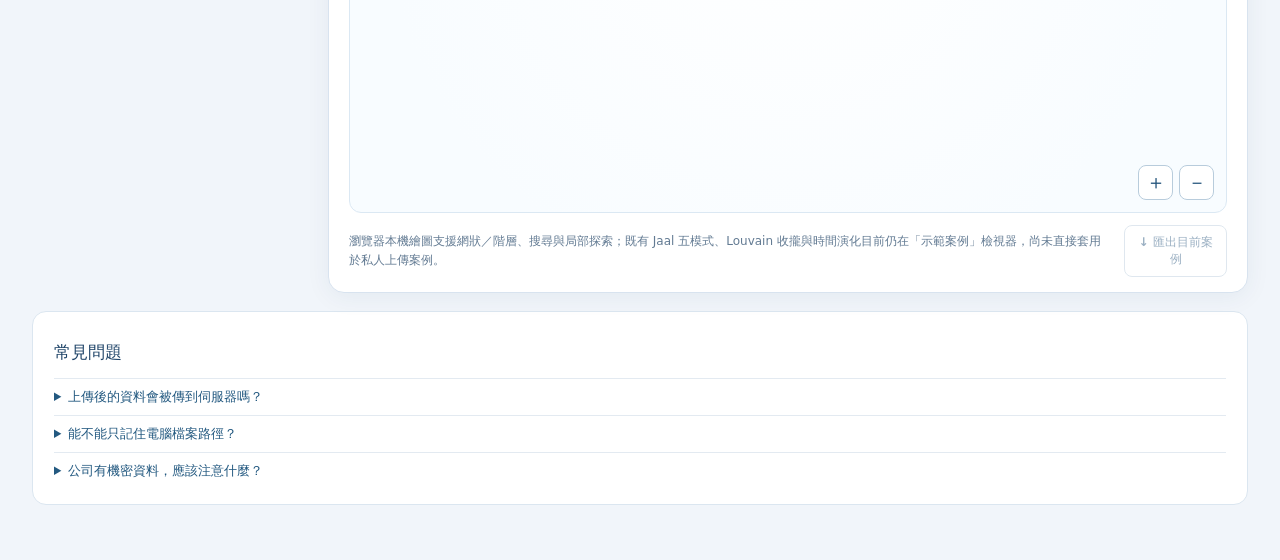
==== commit 80852437: "feat: add weighted flow coloring and sizing to private browser graphs" ====
--- a/jaal_topology/browser_cases/index.html
+++ b/jaal_topology/browser_cases/index.html
@@ -66,9 +66,12 @@
             <label class="grow">局部起點<input id="root-filter" list="root-options" placeholder="輸入 ID 或中文名稱；留空＝全圖" autocomplete="off"><datalist id="root-options"></datalist></label>
             <label>方向<select id="direction"><option value="both">雙向 ↔</option><option value="out">向外 →</option><option value="in">向內 ←</option></select></label>
             <label>步數<select id="radius"><option value="1">1 步</option><option value="2" selected>2 步</option><option value="3">3 步</option><option value="5">5 步</option><option value="all">全部可達</option></select></label>
+            <label>節點顏色<select id="node-color"><option value="single">一致</option><option value="flow">依流入／流出</option></select></label>
+            <label>節點大小<select id="node-size"><option value="fixed">固定</option><option value="traffic">依加權互動量</option></select></label>
             <label class="checkbox"><input id="all-labels" type="checkbox">顯示所有標籤</label>
             <button class="subtle" id="reset-view" type="button">重設視野</button>
           </div>
+          <p id="flow-legend" class="flow-legend" hidden aria-label="流向顏色圖例"><span class="flow-out">● 流出較多</span><span class="flow-in">● 流入較多</span><span class="flow-even">● 流入流出相等</span></p>
           <p class="helpbar" id="graph-help">提示：節點可點擊作為局部起點；滾輪縮放、拖曳空白處平移。箭頭保留原始方向。</p>
           <div class="canvas-wrap">
             <svg id="graph-canvas" viewBox="0 0 1100 650" role="img" aria-label="有向關係互動圖">
--- a/jaal_topology/browser_cases/cases.css
+++ b/jaal_topology/browser_cases/cases.css
@@ -5,3 +5,12 @@
 .case-tools .mini:hover{background:#e7f4ff}
 .case-tools .mini.danger{color:#a63e3e}
 .case-item{font-family:inherit}
+
+/* Optional local-graph visual encodings: directional weighted flow. */
+.flow-legend{display:flex;gap:8px 20px;flex-wrap:wrap;font-size:12px;margin:11px 0 0;color:#385674}
+.flow-legend[hidden]{display:none}
+.flow-out{color:#b15d20}.flow-in{color:#087d78}.flow-even{color:#7256b7}
+.node-circle.node-outgoing{fill:#ffe3bb;stroke:#b86b23}
+.node-circle.node-incoming{fill:#c3f2e9;stroke:#087d78}
+.node-circle.node-balanced{fill:#e9ddfa;stroke:#7256b7}
+.node-circle.node-root{fill:#f9dea6;stroke:#bf7e1a;stroke-width:3}
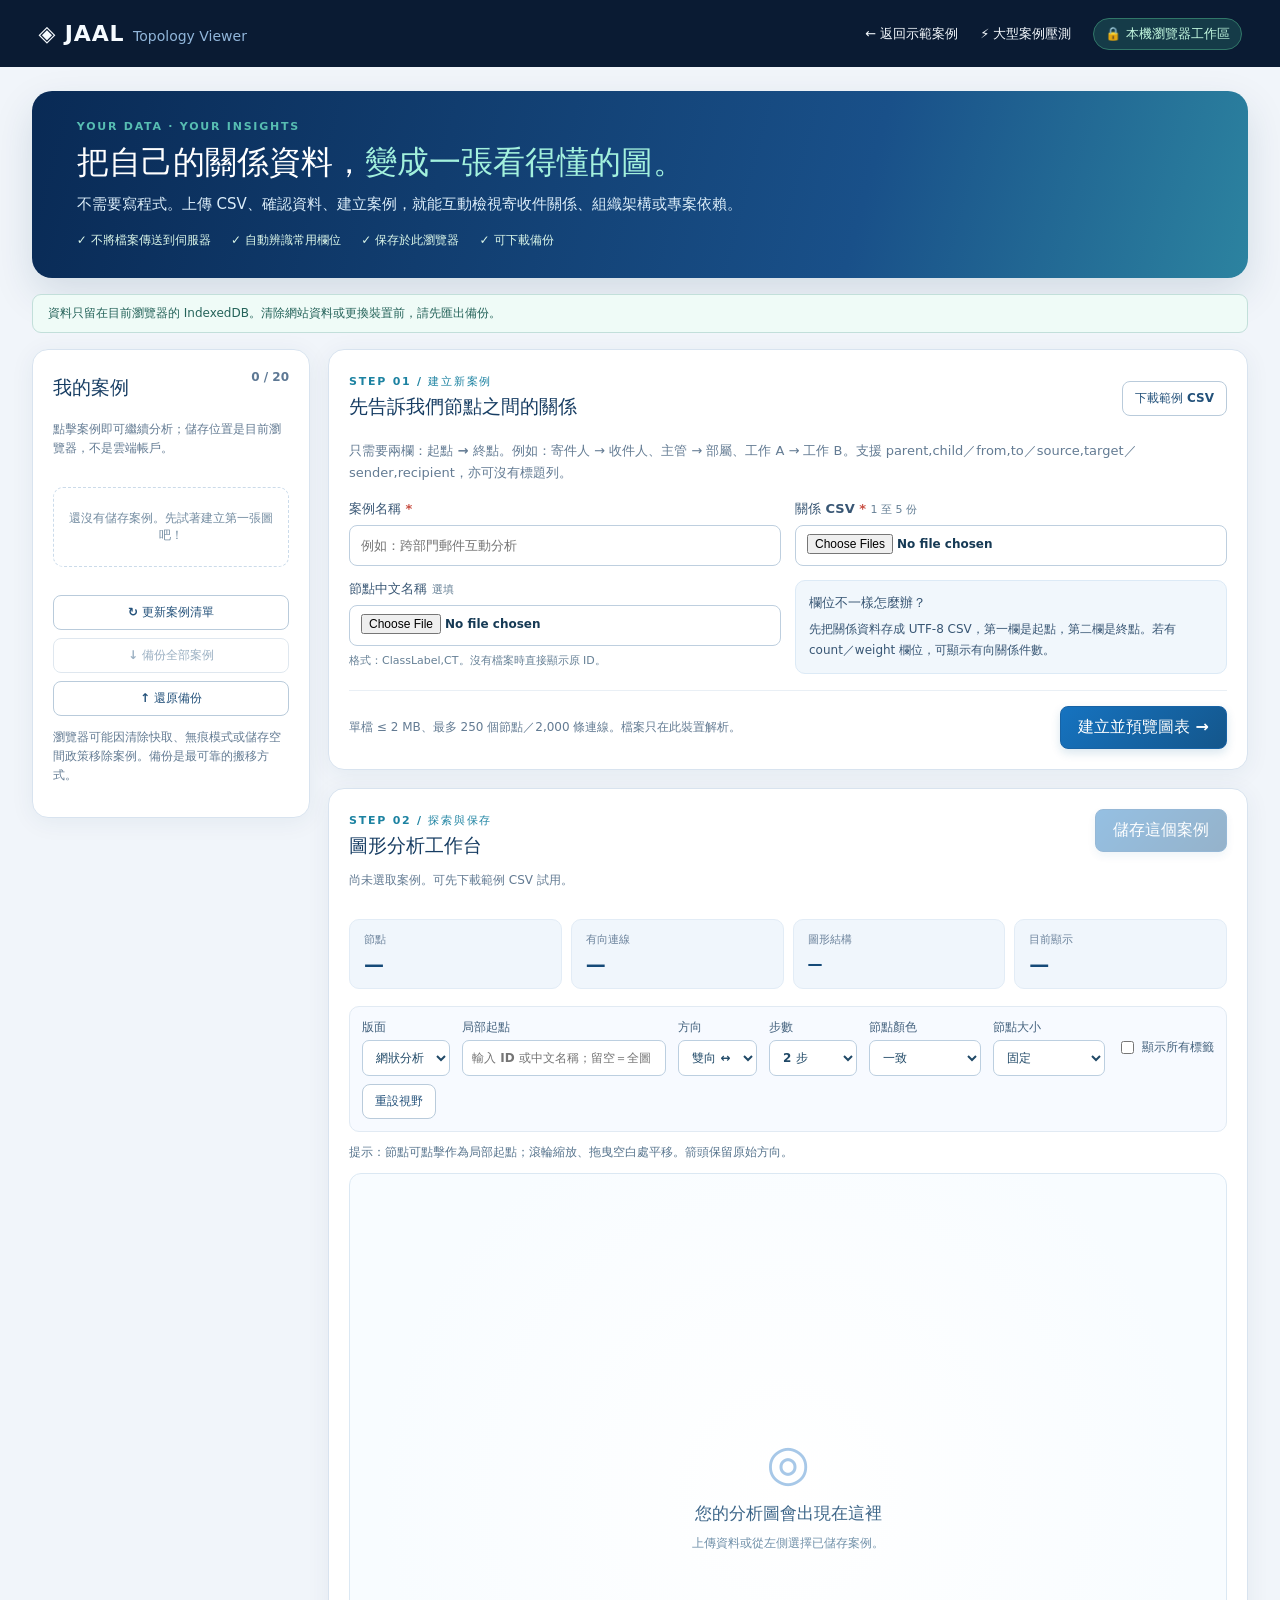
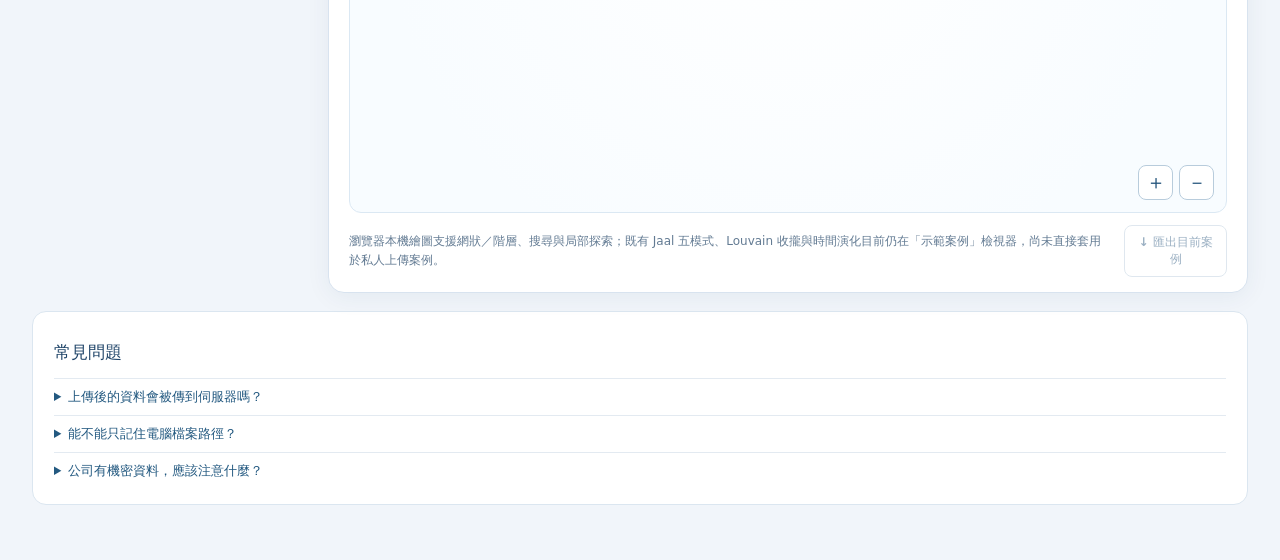
==== commit 579ef590: "feat: route synthetic scale lab and document bounded Canvas architecture" ====
--- a/jaal_topology/browser_cases/index.html
+++ b/jaal_topology/browser_cases/index.html
@@ -12,7 +12,7 @@
 <body>
   <header class="top">
     <a class="brand" href="/" aria-label="返回 Jaal 示範案例">◈ JAAL <span>Topology Viewer</span></a>
-    <nav><a href="/">← 返回示範案例</a><span class="privacy">🔒 本機瀏覽器工作區</span></nav>
+    <nav><a href="/">← 返回示範案例</a><a href="/stress-lab/">⚡ 大型案例壓測</a><span class="privacy">🔒 本機瀏覽器工作區</span></nav>
   </header>
   <main>
     <section class="hero">
--- a/jaal_topology/browser_cases/cases.css
+++ b/jaal_topology/browser_cases/cases.css
@@ -14,3 +14,8 @@
 .node-circle.node-incoming{fill:#c3f2e9;stroke:#087d78}
 .node-circle.node-balanced{fill:#e9ddfa;stroke:#7256b7}
 .node-circle.node-root{fill:#f9dea6;stroke:#bf7e1a;stroke-width:3}
+/* Keep directional hues when the local root is highlighted; thick outline
+   still identifies selection without contradicting the flow legend. */
+.node-circle.node-root.node-outgoing{fill:#ffe3bb;stroke:#b86b23;stroke-width:4}
+.node-circle.node-root.node-incoming{fill:#c3f2e9;stroke:#087d78;stroke-width:4}
+.node-circle.node-root.node-balanced{fill:#e9ddfa;stroke:#7256b7;stroke-width:4}
